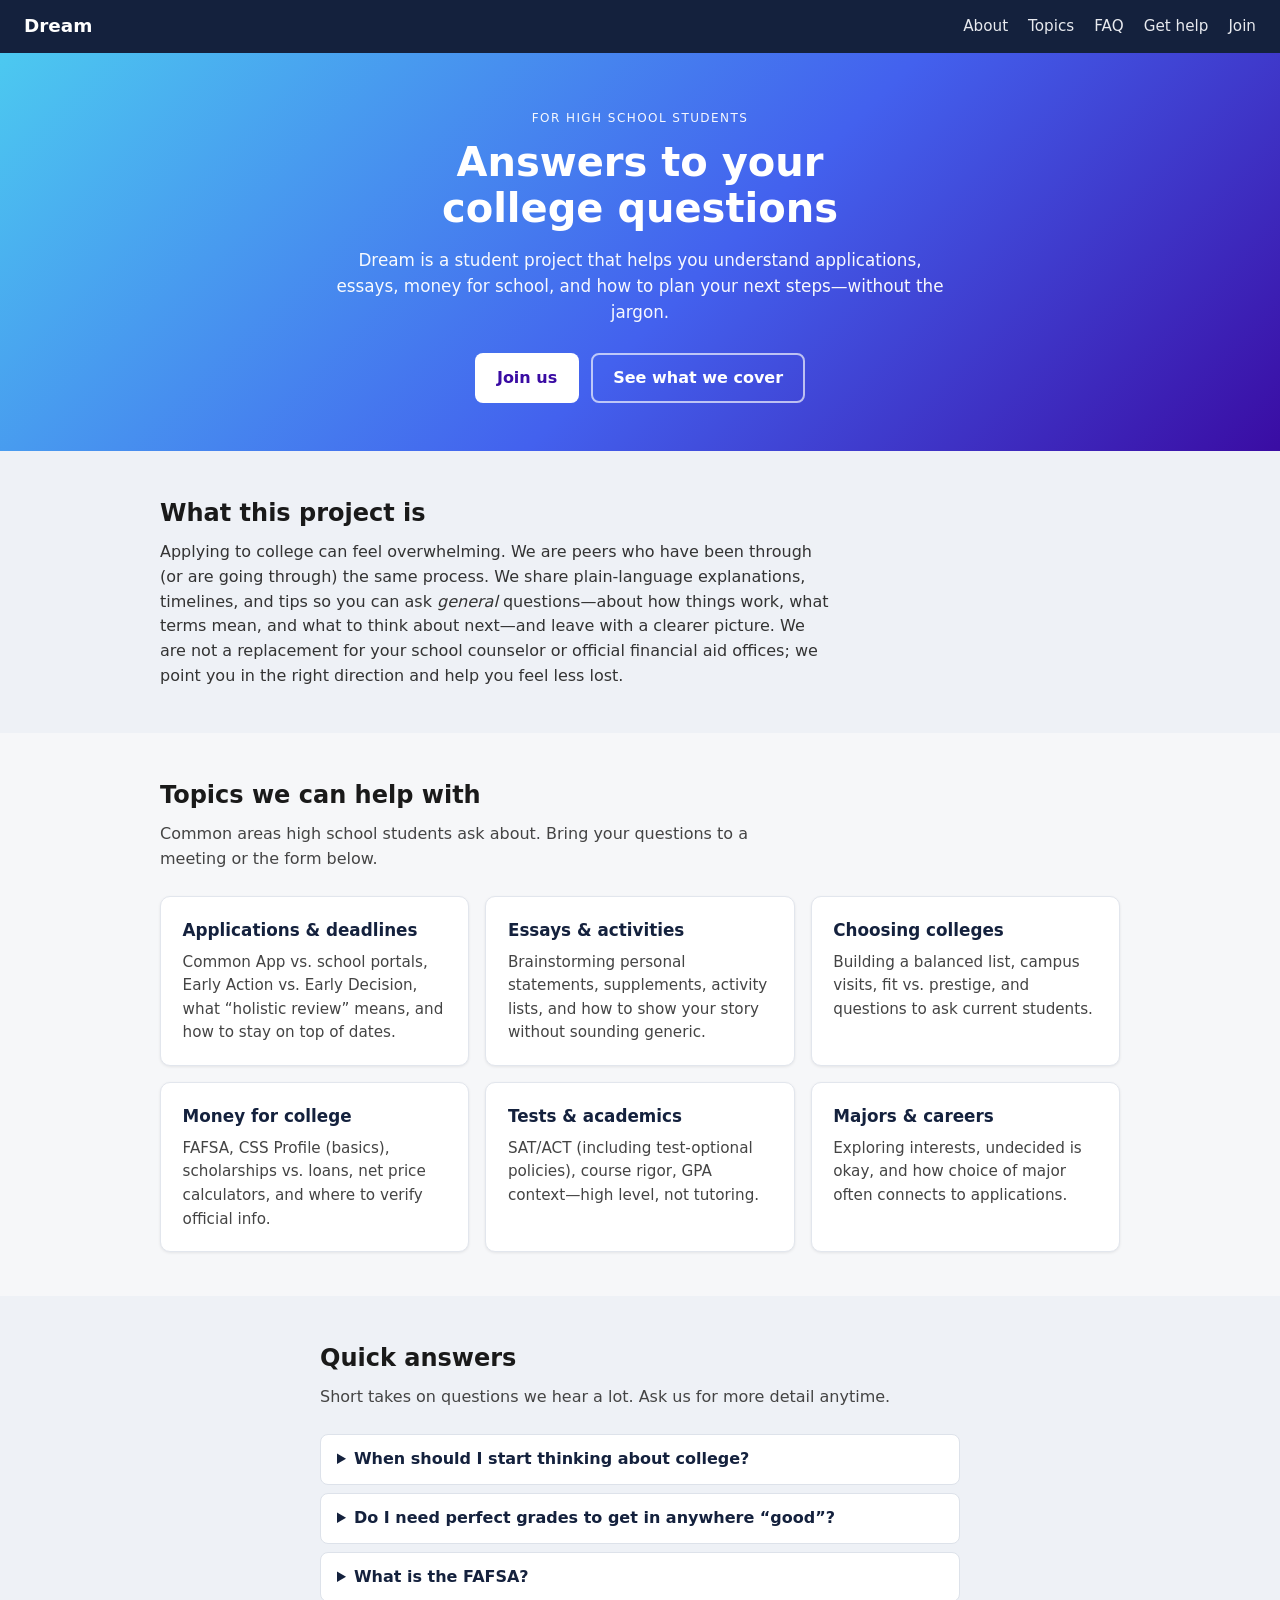
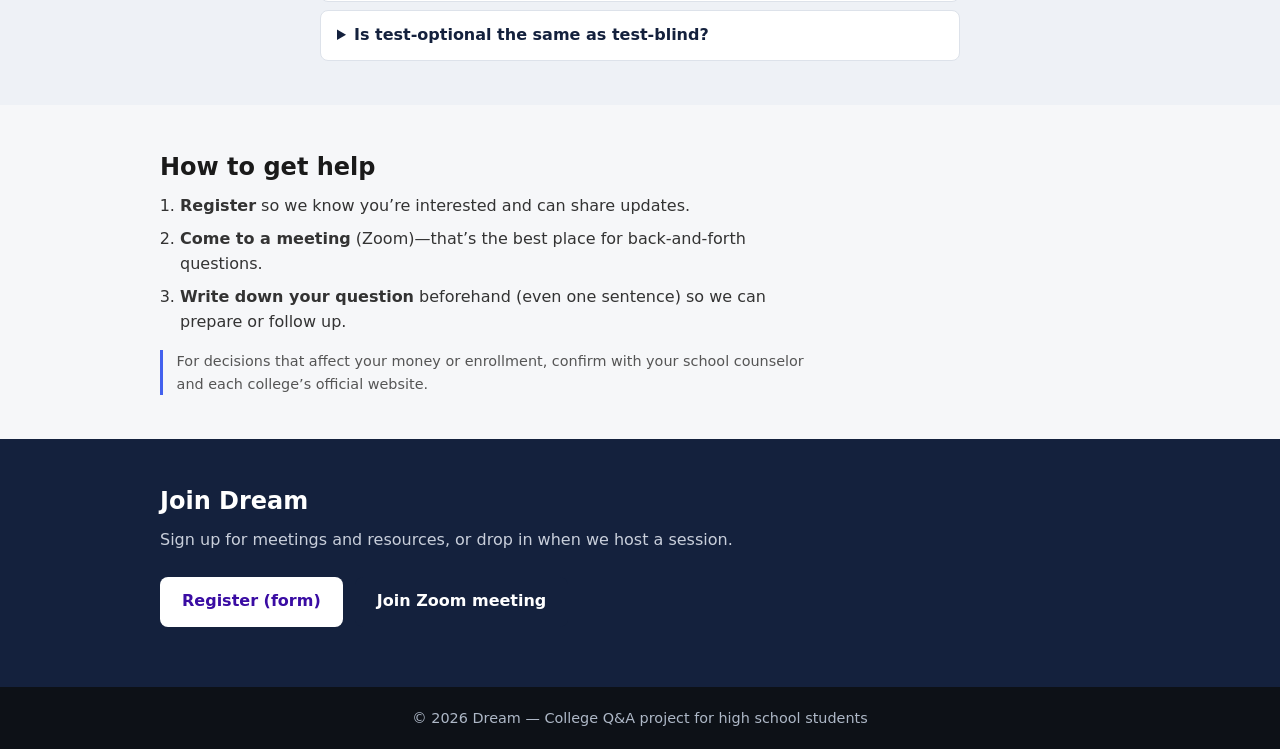
==== index.htm @ bfaec83d "Add files via upload" ====
<!DOCTYPE html>
<html lang="en">

<head>
  <meta charset="UTF-8">
  <meta name="viewport" content="width=device-width, initial-scale=1.0">
  <title>Dream — College Q&amp;A for High School Students</title>
  <link rel="stylesheet" href="style.css">
</head>

<body class="project-page">

  <nav class="site-nav">
    <a href="#" class="brand">Dream</a>
    <ul>
      <li><a href="#about">About</a></li>
      <li><a href="#topics">Topics</a></li>
      <li><a href="#faq">FAQ</a></li>
      <li><a href="#get-help">Get help</a></li>
      <li><a href="#join">Join</a></li>
    </ul>
  </nav>

  <header class="hero">
    <p class="hero-eyebrow">For high school students</p>
    <h1>Answers to your college questions</h1>
    <p class="hero-lead">
      Dream is a student project that helps you understand applications, essays, money for school,
      and how to plan your next steps—without the jargon.
    </p>
    <div class="hero-actions">
      <a href="#join" class="btn btn-primary">Join us</a>
      <a href="#topics" class="btn btn-ghost">See what we cover</a>
    </div>
  </header>

  <section id="about" class="section section-tint">
    <div class="section-inner">
      <h2>What this project is</h2>
      <p class="prose">
        Applying to college can feel overwhelming. We are peers who have been through (or are going through)
        the same process. We share plain-language explanations, timelines, and tips so you can ask
        <em>general</em> questions—about how things work, what terms mean, and what to think about next—and
        leave with a clearer picture. We are not a replacement for your school counselor or official
        financial aid offices; we point you in the right direction and help you feel less lost.
      </p>
    </div>
  </section>

  <section id="topics" class="section">
    <div class="section-inner">
      <h2>Topics we can help with</h2>
      <p class="section-intro">Common areas high school students ask about. Bring your questions to a meeting or the
        form below.</p>
      <ul class="topic-grid">
        <li class="topic-card">
          <h3>Applications &amp; deadlines</h3>
          <p>Common App vs. school portals, Early Action vs. Early Decision, what “holistic review” means, and how to
            stay on top of dates.</p>
        </li>
        <li class="topic-card">
          <h3>Essays &amp; activities</h3>
          <p>Brainstorming personal statements, supplements, activity lists, and how to show your story without sounding
            generic.</p>
        </li>
        <li class="topic-card">
          <h3>Choosing colleges</h3>
          <p>Building a balanced list, campus visits, fit vs. prestige, and questions to ask current students.</p>
        </li>
        <li class="topic-card">
          <h3>Money for college</h3>
          <p>FAFSA, CSS Profile (basics), scholarships vs. loans, net price calculators, and where to verify official
            info.</p>
        </li>
        <li class="topic-card">
          <h3>Tests &amp; academics</h3>
          <p>SAT/ACT (including test-optional policies), course rigor, GPA context—high level, not tutoring.</p>
        </li>
        <li class="topic-card">
          <h3>Majors &amp; careers</h3>
          <p>Exploring interests, undecided is okay, and how choice of major often connects to applications.</p>
        </li>
      </ul>
    </div>
  </section>

  <section id="faq" class="section section-tint">
    <div class="section-inner narrow">
      <h2>Quick answers</h2>
      <p class="section-intro">Short takes on questions we hear a lot. Ask us for more detail anytime.</p>

      <div class="faq-list">
        <details>
          <summary>When should I start thinking about college?</summary>
          <p>Many students start exploring seriously in sophomore or junior year. Even earlier, you can focus on strong
            courses, activities you care about, and saving work that might go on a resume or activity list—no need to
            have everything figured out yet.</p>
        </details>
        <details>
          <summary>Do I need perfect grades to get in anywhere “good”?</summary>
          <p>No. Colleges look at your whole application. Strong essays, recommendations, and context (like course rigor
            at your school) matter. “Good fit” schools exist at many selectivity levels.</p>
        </details>
        <details>
          <summary>What is the FAFSA?</summary>
          <p>The Free Application for Federal Student Aid is how U.S. students apply for federal grants, work-study, and
            loans. Many schools also use it for their own aid. Always use official government or college sites for the
            real form and deadlines.</p>
        </details>
        <details>
          <summary>Is test-optional the same as test-blind?</summary>
          <p>No. Test-optional means you choose whether to send scores. Test-blind means the school does not consider
            SAT/ACT even if you send them. Check each college’s current policy on its admissions site.</p>
        </details>
      </div>
    </div>
  </section>

  <section id="get-help" class="section">
    <div class="section-inner">
      <h2>How to get help</h2>
      <ol class="steps">
        <li><strong>Register</strong> so we know you’re interested and can share updates.</li>
        <li><strong>Come to a meeting</strong> (Zoom)—that’s the best place for back-and-forth questions.</li>
        <li><strong>Write down your question</strong> beforehand (even one sentence) so we can prepare or follow up.
        </li>
      </ol>
      <p class="note">For decisions that affect your money or enrollment, confirm with your school counselor and each
        college’s official website.</p>
    </div>
  </section>

  <section id="join" class="section section-cta">
    <div class="section-inner">
      <h2>Join Dream</h2>
      <p class="section-intro">Sign up for meetings and resources, or drop in when we host a session.</p>
      <div class="cta-row">
        <a href="https://forms.office.com/r/iZ37zVxMXg" target="_blank" rel="noopener noreferrer"
          class="btn btn-primary">Register (form)</a>
        <a href="https://zoom.us/YOUR_MEETING_LINK" target="_blank" rel="noopener noreferrer"
          class="btn btn-secondary">Join Zoom meeting</a>
      </div>
    </div>
  </section>

  <footer class="site-footer">
    <p>© 2026 Dream — College Q&amp;A project for high school students</p>
  </footer>

</body>

</html>
---- style.css ----
/* Base */
body {
  margin: 0;
  font-family: system-ui, -apple-system, "Segoe UI", Roboto, Arial, sans-serif;
  line-height: 1.55;
  color: #1a1a1a;
  text-align: left;
}

/* Legacy pages without .project-page stay centered if needed */
body:not(.project-page) {
  text-align: center;
}

/* —— Project site (Test.htm) —— */
body.project-page {
  background: #f6f7f9;
}

.site-nav {
  background: #14213d;
  color: #fff;
  display: flex;
  flex-wrap: wrap;
  align-items: center;
  justify-content: space-between;
  gap: 1rem;
  padding: 0.75rem 1.5rem;
  position: sticky;
  top: 0;
  z-index: 10;
}

.site-nav .brand {
  color: #fff;
  font-weight: 700;
  font-size: 1.15rem;
  text-decoration: none;
}

.site-nav ul {
  list-style: none;
  margin: 0;
  padding: 0;
  display: flex;
  flex-wrap: wrap;
  gap: 0.5rem 1.25rem;
}

.site-nav a {
  color: #e8eaef;
  text-decoration: none;
  font-size: 0.95rem;
}

.site-nav a:hover {
  color: #fff;
  text-decoration: underline;
}

.hero {
  background: linear-gradient(135deg, #4cc9f0 0%, #4361ee 55%, #3a0ca3 100%);
  color: #fff;
  padding: 3.5rem 1.5rem 3rem;
  text-align: center;
}

.hero-eyebrow {
  text-transform: uppercase;
  letter-spacing: 0.12em;
  font-size: 0.75rem;
  opacity: 0.95;
  margin: 0 0 0.75rem;
}

.hero h1 {
  margin: 0 auto 1rem;
  max-width: 18ch;
  font-size: clamp(1.85rem, 4vw, 2.5rem);
  line-height: 1.15;
}

.hero-lead {
  margin: 0 auto 1.75rem;
  max-width: 38rem;
  font-size: 1.05rem;
  opacity: 0.96;
}

.hero-actions {
  display: flex;
  flex-wrap: wrap;
  gap: 0.75rem;
  justify-content: center;
}

.btn {
  display: inline-block;
  padding: 0.65rem 1.25rem;
  border-radius: 8px;
  font-size: 1rem;
  font-weight: 600;
  text-decoration: none;
  cursor: pointer;
  border: 2px solid transparent;
  transition: background 0.15s, color 0.15s, border-color 0.15s;
}

.btn-primary {
  background: #fff;
  color: #3a0ca3;
}

.btn-primary:hover {
  background: #f0f0f5;
}

.btn-ghost {
  background: transparent;
  color: #fff;
  border-color: rgba(255, 255, 255, 0.65);
}

.btn-ghost:hover {
  background: rgba(255, 255, 255, 0.12);
}

.btn-secondary {
  background: #14213d;
  color: #fff;
}

.btn-secondary:hover {
  background: #1f3258;
}

.section {
  padding: 2.75rem 1.5rem;
}

.section-tint {
  background: #eef1f6;
}

.section-cta {
  background: #14213d;
  color: #e8eaef;
}

.section-cta h2 {
  color: #fff;
}

.section-cta .section-intro {
  color: #c9cfdb;
}

.section-inner {
  max-width: 960px;
  margin: 0 auto;
}

.section-inner.narrow {
  max-width: 640px;
}

.section h2 {
  margin: 0 0 0.5rem;
  font-size: 1.5rem;
}

.section-intro {
  margin: 0 0 1.5rem;
  color: #444;
  max-width: 40rem;
}

.prose {
  margin: 0;
  max-width: 42rem;
  color: #333;
}

.topic-grid {
  list-style: none;
  margin: 0;
  padding: 0;
  display: grid;
  grid-template-columns: repeat(auto-fill, minmax(260px, 1fr));
  gap: 1rem;
}

.topic-card {
  background: #fff;
  border-radius: 10px;
  padding: 1.25rem 1.35rem;
  box-shadow: 0 1px 3px rgba(0, 0, 0, 0.08);
  border: 1px solid #e2e6ed;
}

.topic-card h3 {
  margin: 0 0 0.5rem;
  font-size: 1.05rem;
  color: #14213d;
}

.topic-card p {
  margin: 0;
  font-size: 0.95rem;
  color: #444;
}

.faq-list {
  display: flex;
  flex-direction: column;
  gap: 0.5rem;
}

.faq-list details {
  background: #fff;
  border: 1px solid #dde2ea;
  border-radius: 8px;
  padding: 0.75rem 1rem;
}

.faq-list summary {
  font-weight: 600;
  cursor: pointer;
  color: #14213d;
}

.faq-list details[open] summary {
  margin-bottom: 0.5rem;
}

.faq-list details p {
  margin: 0;
  font-size: 0.95rem;
  color: #444;
}

.steps {
  margin: 0 0 1rem;
  padding-left: 1.25rem;
  max-width: 40rem;
  color: #333;
}

.steps li {
  margin-bottom: 0.5rem;
}

.note {
  margin: 0;
  font-size: 0.9rem;
  color: #555;
  max-width: 40rem;
  border-left: 3px solid #4361ee;
  padding-left: 0.85rem;
}

.cta-row {
  display: flex;
  flex-wrap: wrap;
  gap: 0.75rem;
  margin-bottom: 1rem;
}

.fine-print {
  margin: 0;
  font-size: 0.8rem;
  color: #9aa3b5;
}

.site-footer {
  background: #0d1117;
  color: #aeb8c7;
  padding: 1.25rem 1.5rem;
  text-align: center;
  font-size: 0.9rem;
}

.site-footer p {
  margin: 0;
}

/* Legacy nav (non-project pages) */
nav:not(.site-nav) {
  background: #222;
  color: white;
  display: flex;
  justify-content: space-between;
  padding: 10px 20px;
}

nav:not(.site-nav) ul {
  list-style: none;
  display: flex;
  gap: 15px;
}

nav:not(.site-nav) a {
  color: white;
  text-decoration: none;
}

body:not(.project-page) .hero {
  background: lightblue;
  padding: 60px 20px;
  text-align: center;
}

body:not(.project-page) section {
  padding: 40px 20px;
}

button {
  padding: 10px 20px;
  border: none;
  background: blue;
  color: white;
  cursor: pointer;
  border-radius: 5px;
}

button:hover {
  background: darkblue;
}

body:not(.project-page) footer {
  background: #222;
  color: white;
  padding: 10px;
}
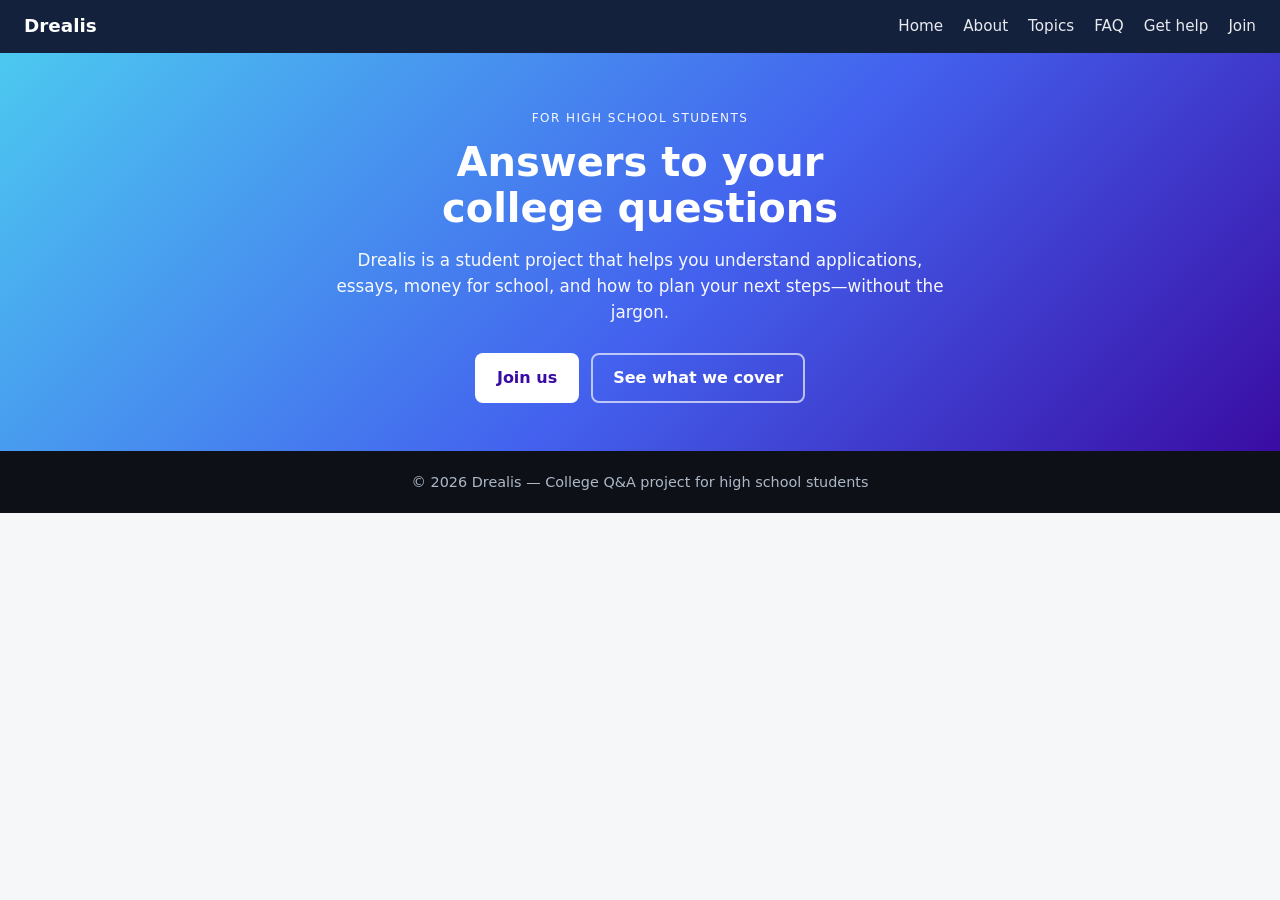
==== commit e11710f5: "Add files via upload" ====
--- a/index.htm
+++ b/index.htm
@@ -4,20 +4,21 @@
 <head>
   <meta charset="UTF-8">
   <meta name="viewport" content="width=device-width, initial-scale=1.0">
-  <title>Dream — College Q&amp;A for High School Students</title>
+  <title>Drealis — College Q&amp;A for High School Students</title>
   <link rel="stylesheet" href="style.css">
 </head>
 
 <body class="project-page">
 
   <nav class="site-nav">
-    <a href="#" class="brand">Dream</a>
+    <a href="index.htm" class="brand">Drealis</a>
     <ul>
-      <li><a href="#about">About</a></li>
-      <li><a href="#topics">Topics</a></li>
-      <li><a href="#faq">FAQ</a></li>
-      <li><a href="#get-help">Get help</a></li>
-      <li><a href="#join">Join</a></li>
+      <li><a href="index.htm">Home</a></li>
+      <li><a href="about.htm">About</a></li>
+      <li><a href="topics.htm">Topics</a></li>
+      <li><a href="faq.htm">FAQ</a></li>
+      <li><a href="get-help.htm">Get help</a></li>
+      <li><a href="join.htm">Join</a></li>
     </ul>
   </nav>
 
@@ -25,128 +26,19 @@
     <p class="hero-eyebrow">For high school students</p>
     <h1>Answers to your college questions</h1>
     <p class="hero-lead">
-      Dream is a student project that helps you understand applications, essays, money for school,
+      Drealis is a student project that helps you understand applications, essays, money for school,
       and how to plan your next steps—without the jargon.
     </p>
     <div class="hero-actions">
-      <a href="#join" class="btn btn-primary">Join us</a>
-      <a href="#topics" class="btn btn-ghost">See what we cover</a>
+      <a href="join.htm" class="btn btn-primary">Join us</a>
+      <a href="topics.htm" class="btn btn-ghost">See what we cover</a>
     </div>
   </header>
 
-  <section id="about" class="section section-tint">
-    <div class="section-inner">
-      <h2>What this project is</h2>
-      <p class="prose">
-        Applying to college can feel overwhelming. We are peers who have been through (or are going through)
-        the same process. We share plain-language explanations, timelines, and tips so you can ask
-        <em>general</em> questions—about how things work, what terms mean, and what to think about next—and
-        leave with a clearer picture. We are not a replacement for your school counselor or official
-        financial aid offices; we point you in the right direction and help you feel less lost.
-      </p>
-    </div>
-  </section>
-
-  <section id="topics" class="section">
-    <div class="section-inner">
-      <h2>Topics we can help with</h2>
-      <p class="section-intro">Common areas high school students ask about. Bring your questions to a meeting or the
-        form below.</p>
-      <ul class="topic-grid">
-        <li class="topic-card">
-          <h3>Applications &amp; deadlines</h3>
-          <p>Common App vs. school portals, Early Action vs. Early Decision, what “holistic review” means, and how to
-            stay on top of dates.</p>
-        </li>
-        <li class="topic-card">
-          <h3>Essays &amp; activities</h3>
-          <p>Brainstorming personal statements, supplements, activity lists, and how to show your story without sounding
-            generic.</p>
-        </li>
-        <li class="topic-card">
-          <h3>Choosing colleges</h3>
-          <p>Building a balanced list, campus visits, fit vs. prestige, and questions to ask current students.</p>
-        </li>
-        <li class="topic-card">
-          <h3>Money for college</h3>
-          <p>FAFSA, CSS Profile (basics), scholarships vs. loans, net price calculators, and where to verify official
-            info.</p>
-        </li>
-        <li class="topic-card">
-          <h3>Tests &amp; academics</h3>
-          <p>SAT/ACT (including test-optional policies), course rigor, GPA context—high level, not tutoring.</p>
-        </li>
-        <li class="topic-card">
-          <h3>Majors &amp; careers</h3>
-          <p>Exploring interests, undecided is okay, and how choice of major often connects to applications.</p>
-        </li>
-      </ul>
-    </div>
-  </section>
-
-  <section id="faq" class="section section-tint">
-    <div class="section-inner narrow">
-      <h2>Quick answers</h2>
-      <p class="section-intro">Short takes on questions we hear a lot. Ask us for more detail anytime.</p>
-
-      <div class="faq-list">
-        <details>
-          <summary>When should I start thinking about college?</summary>
-          <p>Many students start exploring seriously in sophomore or junior year. Even earlier, you can focus on strong
-            courses, activities you care about, and saving work that might go on a resume or activity list—no need to
-            have everything figured out yet.</p>
-        </details>
-        <details>
-          <summary>Do I need perfect grades to get in anywhere “good”?</summary>
-          <p>No. Colleges look at your whole application. Strong essays, recommendations, and context (like course rigor
-            at your school) matter. “Good fit” schools exist at many selectivity levels.</p>
-        </details>
-        <details>
-          <summary>What is the FAFSA?</summary>
-          <p>The Free Application for Federal Student Aid is how U.S. students apply for federal grants, work-study, and
-            loans. Many schools also use it for their own aid. Always use official government or college sites for the
-            real form and deadlines.</p>
-        </details>
-        <details>
-          <summary>Is test-optional the same as test-blind?</summary>
-          <p>No. Test-optional means you choose whether to send scores. Test-blind means the school does not consider
-            SAT/ACT even if you send them. Check each college’s current policy on its admissions site.</p>
-        </details>
-      </div>
-    </div>
-  </section>
-
-  <section id="get-help" class="section">
-    <div class="section-inner">
-      <h2>How to get help</h2>
-      <ol class="steps">
-        <li><strong>Register</strong> so we know you’re interested and can share updates.</li>
-        <li><strong>Come to a meeting</strong> (Zoom)—that’s the best place for back-and-forth questions.</li>
-        <li><strong>Write down your question</strong> beforehand (even one sentence) so we can prepare or follow up.
-        </li>
-      </ol>
-      <p class="note">For decisions that affect your money or enrollment, confirm with your school counselor and each
-        college’s official website.</p>
-    </div>
-  </section>
-
-  <section id="join" class="section section-cta">
-    <div class="section-inner">
-      <h2>Join Dream</h2>
-      <p class="section-intro">Sign up for meetings and resources, or drop in when we host a session.</p>
-      <div class="cta-row">
-        <a href="https://forms.office.com/r/iZ37zVxMXg" target="_blank" rel="noopener noreferrer"
-          class="btn btn-primary">Register (form)</a>
-        <a href="https://zoom.us/YOUR_MEETING_LINK" target="_blank" rel="noopener noreferrer"
-          class="btn btn-secondary">Join Zoom meeting</a>
-      </div>
-    </div>
-  </section>
-
   <footer class="site-footer">
-    <p>© 2026 Dream — College Q&amp;A project for high school students</p>
+    <p>© 2026 Drealis — College Q&amp;A project for high school students</p>
   </footer>
 
 </body>
 
-</html>+</html>
